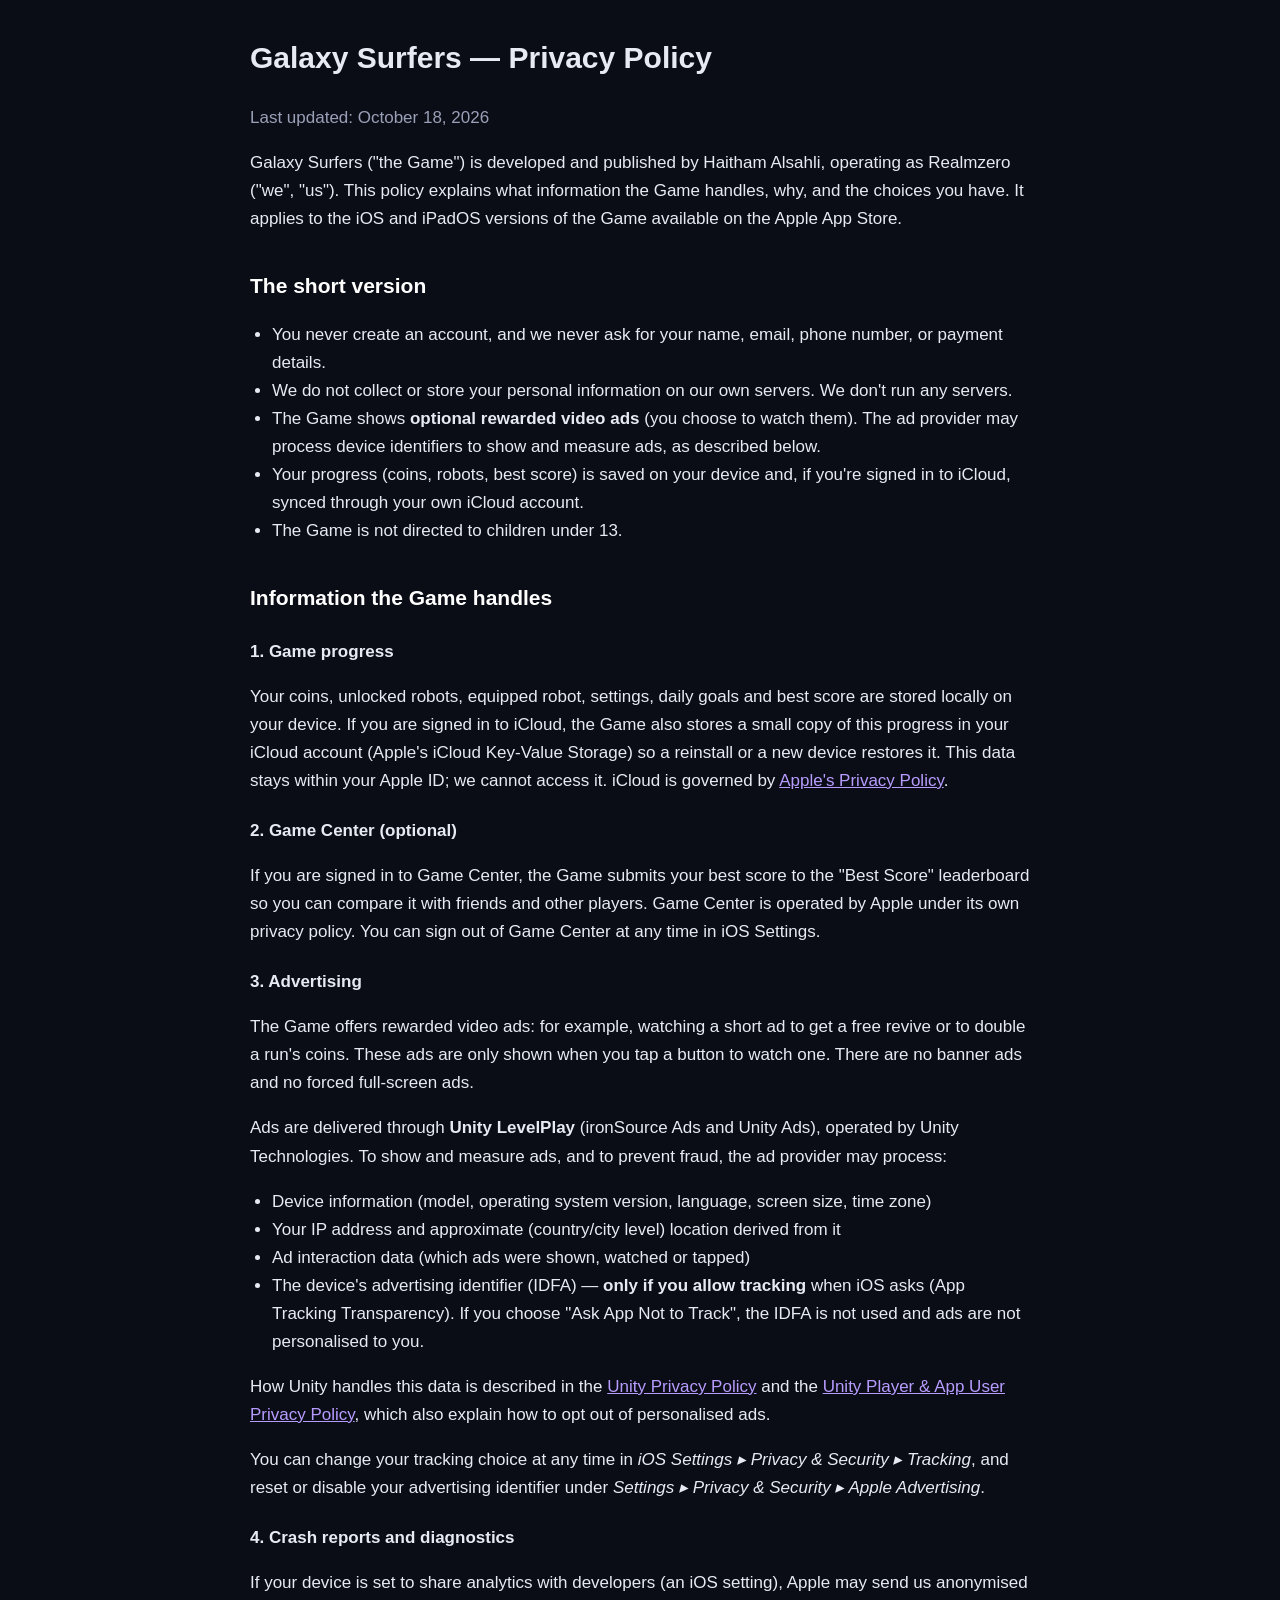
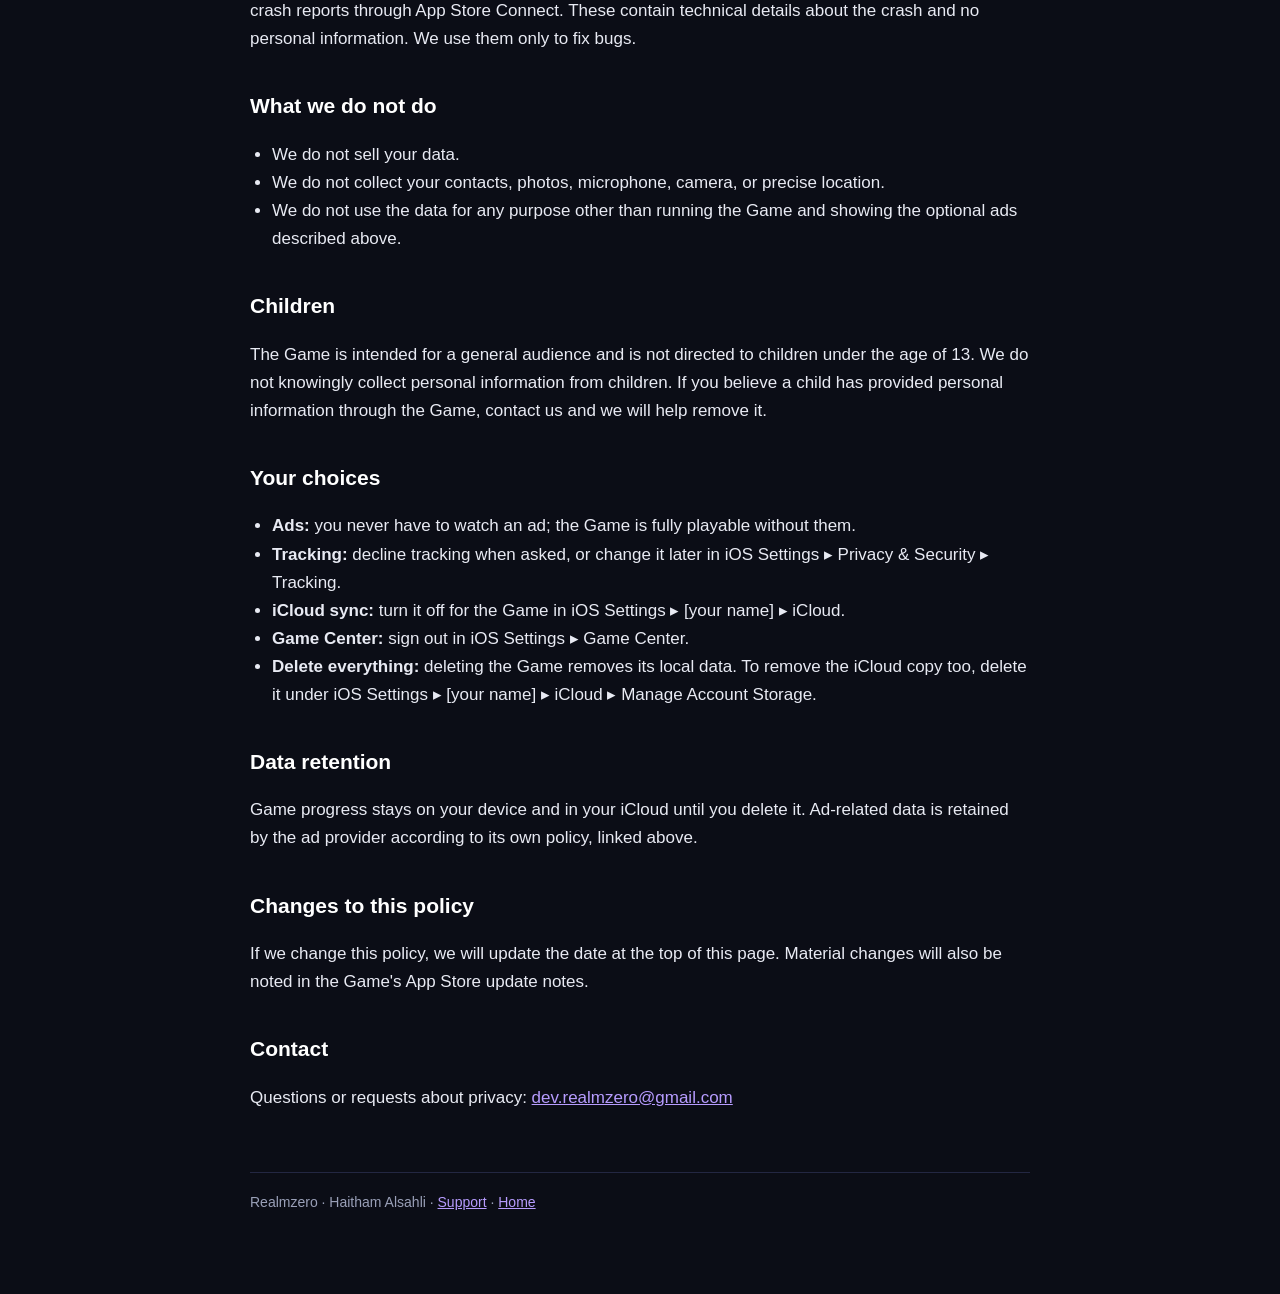
==== galaxy-surfers-privacy.html @ 2041c502 "Add files via upload" ====
<!doctype html><html lang="en"><head><meta charset="utf-8"><meta name="viewport" content="width=device-width,initial-scale=1">
<title>Galaxy Surfers — Privacy Policy</title><link rel="stylesheet" href="style.css"></head><body><div class="wrap">
<header><h1>Galaxy Surfers — Privacy Policy</h1></header>
<p class="mute">Last updated: October 18, 2026</p>
<p>Galaxy Surfers ("the Game") is developed and published by Haitham Alsahli, operating as Realmzero ("we", "us"). This policy explains what information the Game handles, why, and the choices you have. It applies to the iOS and iPadOS versions of the Game available on the Apple App Store.</p>

<h2>The short version</h2>
<ul>
<li>You never create an account, and we never ask for your name, email, phone number, or payment details.</li>
<li>We do not collect or store your personal information on our own servers. We don't run any servers.</li>
<li>The Game shows <strong>optional rewarded video ads</strong> (you choose to watch them). The ad provider may process device identifiers to show and measure ads, as described below.</li>
<li>Your progress (coins, robots, best score) is saved on your device and, if you're signed in to iCloud, synced through your own iCloud account.</li>
<li>The Game is not directed to children under 13.</li>
</ul>

<h2>Information the Game handles</h2>
<h3>1. Game progress</h3>
<p>Your coins, unlocked robots, equipped robot, settings, daily goals and best score are stored locally on your device. If you are signed in to iCloud, the Game also stores a small copy of this progress in your iCloud account (Apple's iCloud Key-Value Storage) so a reinstall or a new device restores it. This data stays within your Apple ID; we cannot access it. iCloud is governed by <a href="https://www.apple.com/legal/privacy/">Apple's Privacy Policy</a>.</p>

<h3>2. Game Center (optional)</h3>
<p>If you are signed in to Game Center, the Game submits your best score to the "Best Score" leaderboard so you can compare it with friends and other players. Game Center is operated by Apple under its own privacy policy. You can sign out of Game Center at any time in iOS Settings.</p>

<h3>3. Advertising</h3>
<p>The Game offers rewarded video ads: for example, watching a short ad to get a free revive or to double a run's coins. These ads are only shown when you tap a button to watch one. There are no banner ads and no forced full-screen ads.</p>
<p>Ads are delivered through <strong>Unity LevelPlay</strong> (ironSource Ads and Unity Ads), operated by Unity Technologies. To show and measure ads, and to prevent fraud, the ad provider may process:</p>
<ul>
<li>Device information (model, operating system version, language, screen size, time zone)</li>
<li>Your IP address and approximate (country/city level) location derived from it</li>
<li>Ad interaction data (which ads were shown, watched or tapped)</li>
<li>The device's advertising identifier (IDFA) — <strong>only if you allow tracking</strong> when iOS asks (App Tracking Transparency). If you choose "Ask App Not to Track", the IDFA is not used and ads are not personalised to you.</li>
</ul>
<p>How Unity handles this data is described in the <a href="https://unity.com/legal/privacy-policy">Unity Privacy Policy</a> and the <a href="https://unity.com/legal/game-player-and-app-user-privacy-policy">Unity Player & App User Privacy Policy</a>, which also explain how to opt out of personalised ads.</p>
<p>You can change your tracking choice at any time in <em>iOS Settings ▸ Privacy &amp; Security ▸ Tracking</em>, and reset or disable your advertising identifier under <em>Settings ▸ Privacy &amp; Security ▸ Apple Advertising</em>.</p>

<h3>4. Crash reports and diagnostics</h3>
<p>If your device is set to share analytics with developers (an iOS setting), Apple may send us anonymised crash reports through App Store Connect. These contain technical details about the crash and no personal information. We use them only to fix bugs.</p>

<h2>What we do not do</h2>
<ul>
<li>We do not sell your data.</li>
<li>We do not collect your contacts, photos, microphone, camera, or precise location.</li>
<li>We do not use the data for any purpose other than running the Game and showing the optional ads described above.</li>
</ul>

<h2>Children</h2>
<p>The Game is intended for a general audience and is not directed to children under the age of 13. We do not knowingly collect personal information from children. If you believe a child has provided personal information through the Game, contact us and we will help remove it.</p>

<h2>Your choices</h2>
<ul>
<li><strong>Ads:</strong> you never have to watch an ad; the Game is fully playable without them.</li>
<li><strong>Tracking:</strong> decline tracking when asked, or change it later in iOS Settings ▸ Privacy &amp; Security ▸ Tracking.</li>
<li><strong>iCloud sync:</strong> turn it off for the Game in iOS Settings ▸ [your name] ▸ iCloud.</li>
<li><strong>Game Center:</strong> sign out in iOS Settings ▸ Game Center.</li>
<li><strong>Delete everything:</strong> deleting the Game removes its local data. To remove the iCloud copy too, delete it under iOS Settings ▸ [your name] ▸ iCloud ▸ Manage Account Storage.</li>
</ul>

<h2>Data retention</h2>
<p>Game progress stays on your device and in your iCloud until you delete it. Ad-related data is retained by the ad provider according to its own policy, linked above.</p>

<h2>Changes to this policy</h2>
<p>If we change this policy, we will update the date at the top of this page. Material changes will also be noted in the Game's App Store update notes.</p>

<h2>Contact</h2>
<p>Questions or requests about privacy: <a href="mailto:dev.realmzero@gmail.com">dev.realmzero@gmail.com</a></p>
<footer>Realmzero · Haitham Alsahli · <a href="galaxy-surfers-support.html">Support</a> · <a href="index.html">Home</a></footer>
</div></body></html>
---- style.css ----
:root{--bg:#0b0d16;--card:#131627;--ink:#e8eaf3;--mute:#9aa0b8;--accent:#8c5cff;--accent2:#ff3d5a}
*{box-sizing:border-box}body{margin:0;background:var(--bg);color:var(--ink);font:17px/1.65 -apple-system,BlinkMacSystemFont,"Segoe UI",Roboto,Helvetica,Arial,sans-serif}
.wrap{max-width:820px;margin:0 auto;padding:40px 20px 80px}
header{display:flex;align-items:center;gap:14px;margin-bottom:28px}header img{width:56px;height:56px;border-radius:14px}
h1{font-size:30px;margin:0;line-height:1.2}h2{font-size:21px;margin:36px 0 10px;color:#fff}h3{font-size:17px;margin:22px 0 6px}
p,li{color:var(--ink)}.mute{color:var(--mute)}a{color:#b79cff}
.card{background:var(--card);border:1px solid #232742;border-radius:16px;padding:22px 24px;margin:18px 0}
.btn{display:inline-block;background:var(--accent);color:#fff;text-decoration:none;padding:12px 20px;border-radius:12px;font-weight:600}
footer{margin-top:60px;color:var(--mute);font-size:14px;border-top:1px solid #232742;padding-top:18px}
ul{padding-left:22px}code{background:#1b1f33;padding:2px 6px;border-radius:6px}
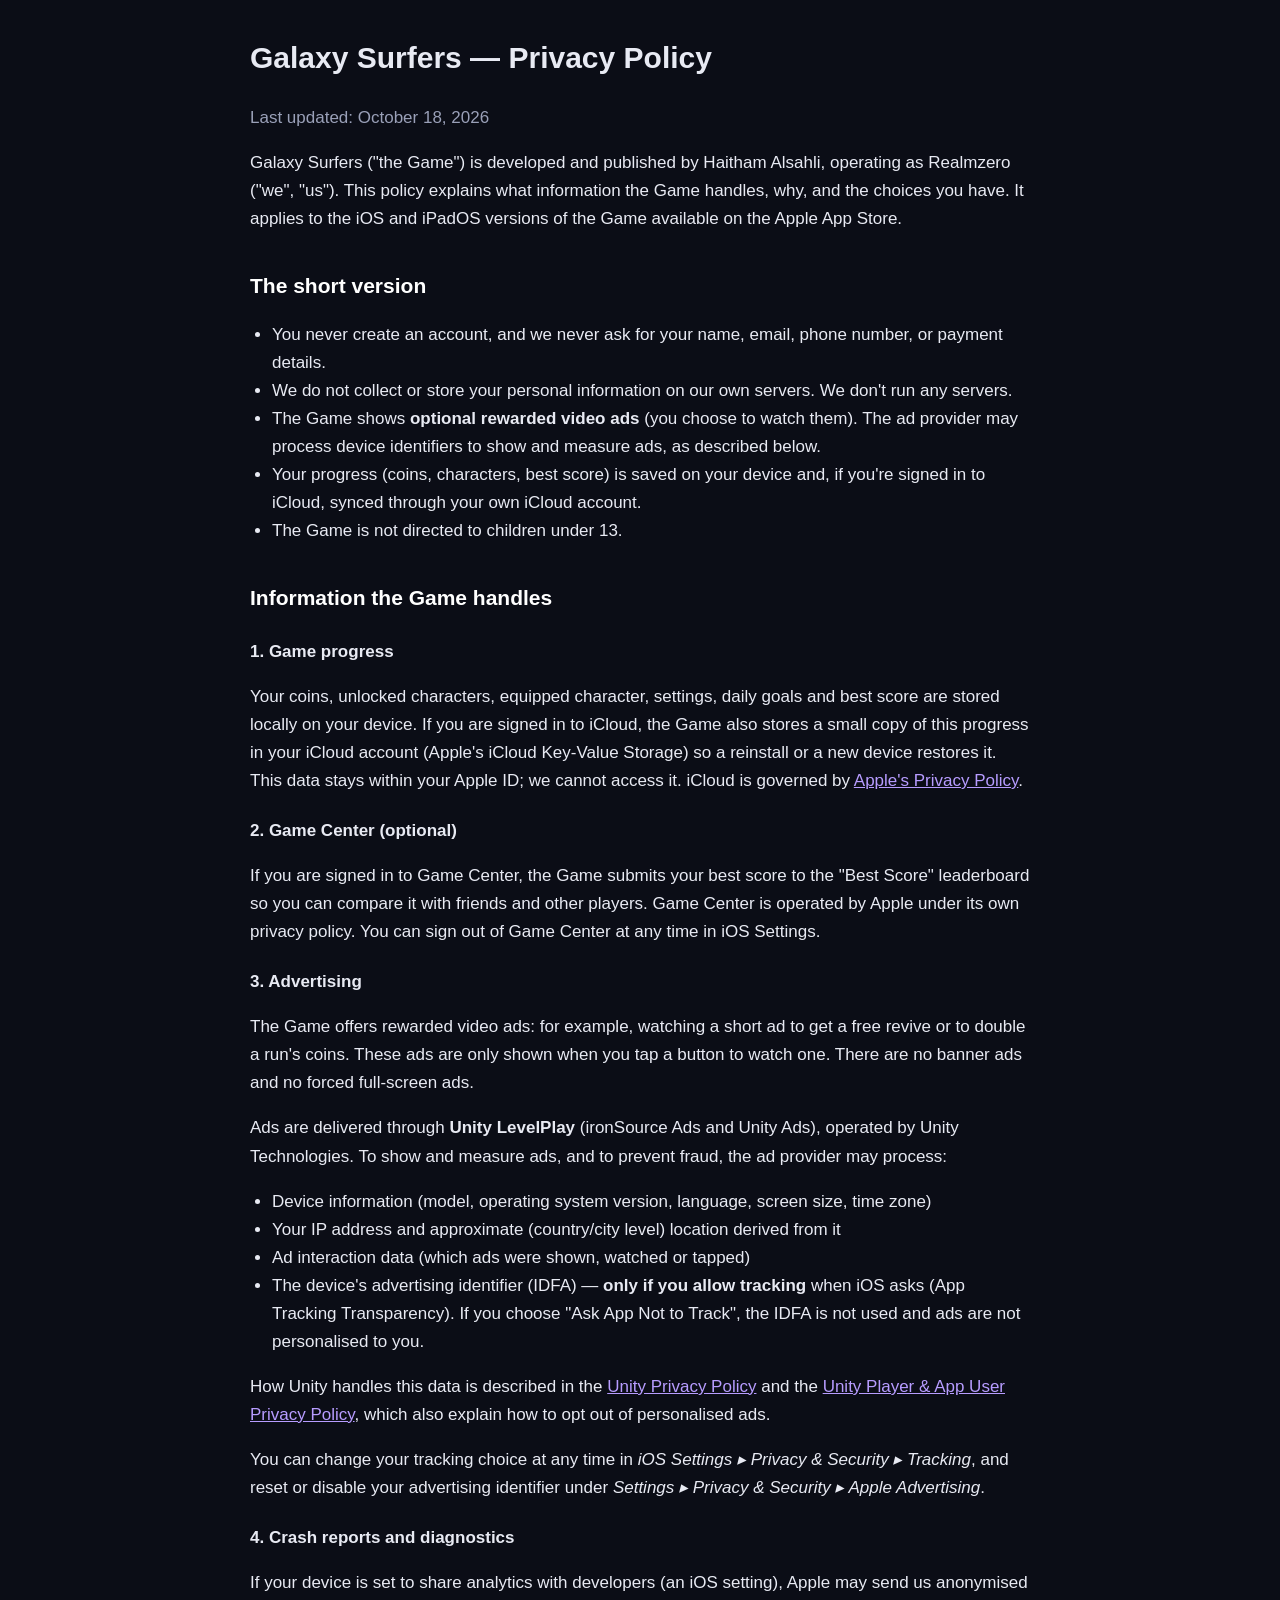
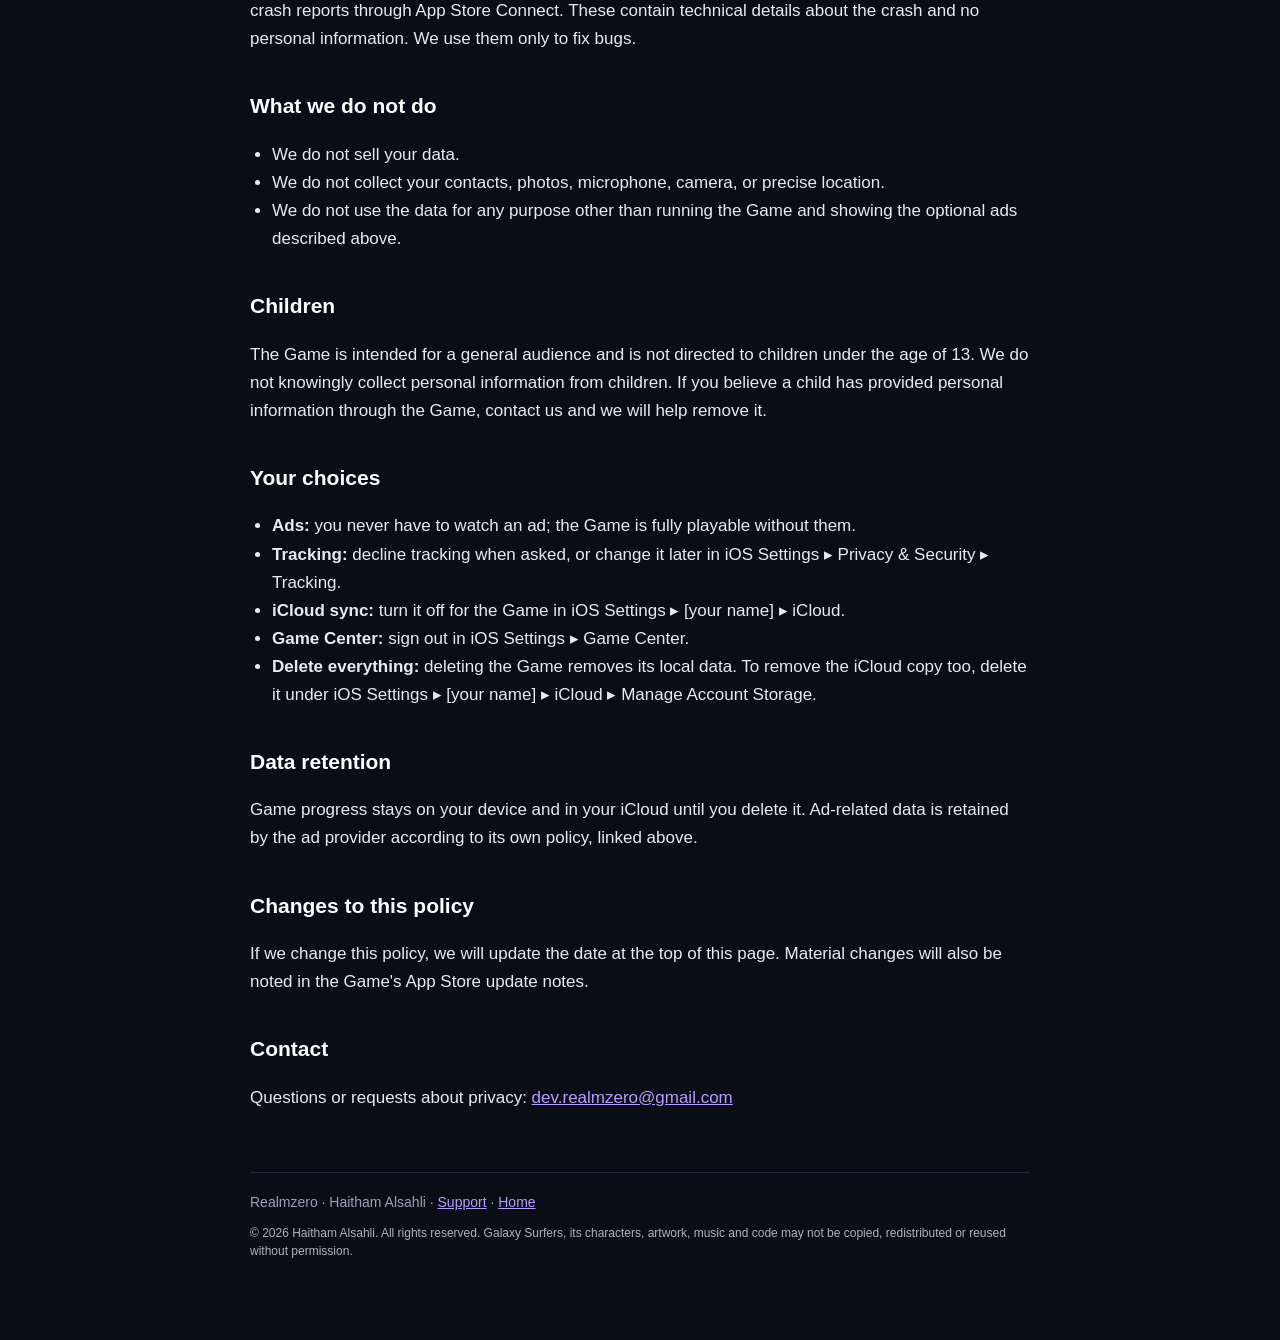
==== commit 05e0a129: "Add copyright notice" ====
--- a/galaxy-surfers-privacy.html
+++ b/galaxy-surfers-privacy.html
@@ -9,13 +9,13 @@
 <li>You never create an account, and we never ask for your name, email, phone number, or payment details.</li>
 <li>We do not collect or store your personal information on our own servers. We don't run any servers.</li>
 <li>The Game shows <strong>optional rewarded video ads</strong> (you choose to watch them). The ad provider may process device identifiers to show and measure ads, as described below.</li>
-<li>Your progress (coins, robots, best score) is saved on your device and, if you're signed in to iCloud, synced through your own iCloud account.</li>
+<li>Your progress (coins, characters, best score) is saved on your device and, if you're signed in to iCloud, synced through your own iCloud account.</li>
 <li>The Game is not directed to children under 13.</li>
 </ul>
 
 <h2>Information the Game handles</h2>
 <h3>1. Game progress</h3>
-<p>Your coins, unlocked robots, equipped robot, settings, daily goals and best score are stored locally on your device. If you are signed in to iCloud, the Game also stores a small copy of this progress in your iCloud account (Apple's iCloud Key-Value Storage) so a reinstall or a new device restores it. This data stays within your Apple ID; we cannot access it. iCloud is governed by <a href="https://www.apple.com/legal/privacy/">Apple's Privacy Policy</a>.</p>
+<p>Your coins, unlocked characters, equipped character, settings, daily goals and best score are stored locally on your device. If you are signed in to iCloud, the Game also stores a small copy of this progress in your iCloud account (Apple's iCloud Key-Value Storage) so a reinstall or a new device restores it. This data stays within your Apple ID; we cannot access it. iCloud is governed by <a href="https://www.apple.com/legal/privacy/">Apple's Privacy Policy</a>.</p>
 
 <h3>2. Game Center (optional)</h3>
 <p>If you are signed in to Game Center, the Game submits your best score to the "Best Score" leaderboard so you can compare it with friends and other players. Game Center is operated by Apple under its own privacy policy. You can sign out of Game Center at any time in iOS Settings.</p>
@@ -62,5 +62,5 @@
 
 <h2>Contact</h2>
 <p>Questions or requests about privacy: <a href="mailto:dev.realmzero@gmail.com">dev.realmzero@gmail.com</a></p>
-<footer>Realmzero · Haitham Alsahli · <a href="galaxy-surfers-support.html">Support</a> · <a href="index.html">Home</a></footer>
+<footer>Realmzero · Haitham Alsahli · <a href="galaxy-surfers-support.html">Support</a> · <a href="index.html">Home</a><p class="legal">© 2026 Haitham Alsahli. All rights reserved. Galaxy Surfers, its characters, artwork, music and code may not be copied, redistributed or reused without permission.</p></footer>
 </div></body></html>
--- a/style.css
+++ b/style.css
@@ -7,4 +7,5 @@
 .card{background:var(--card);border:1px solid #232742;border-radius:16px;padding:22px 24px;margin:18px 0}
 .btn{display:inline-block;background:var(--accent);color:#fff;text-decoration:none;padding:12px 20px;border-radius:12px;font-weight:600}
 footer{margin-top:60px;color:var(--mute);font-size:14px;border-top:1px solid #232742;padding-top:18px}
+footer .legal{margin:10px 0 0;font-size:12px;line-height:1.5;opacity:.75}
 ul{padding-left:22px}code{background:#1b1f33;padding:2px 6px;border-radius:6px}
